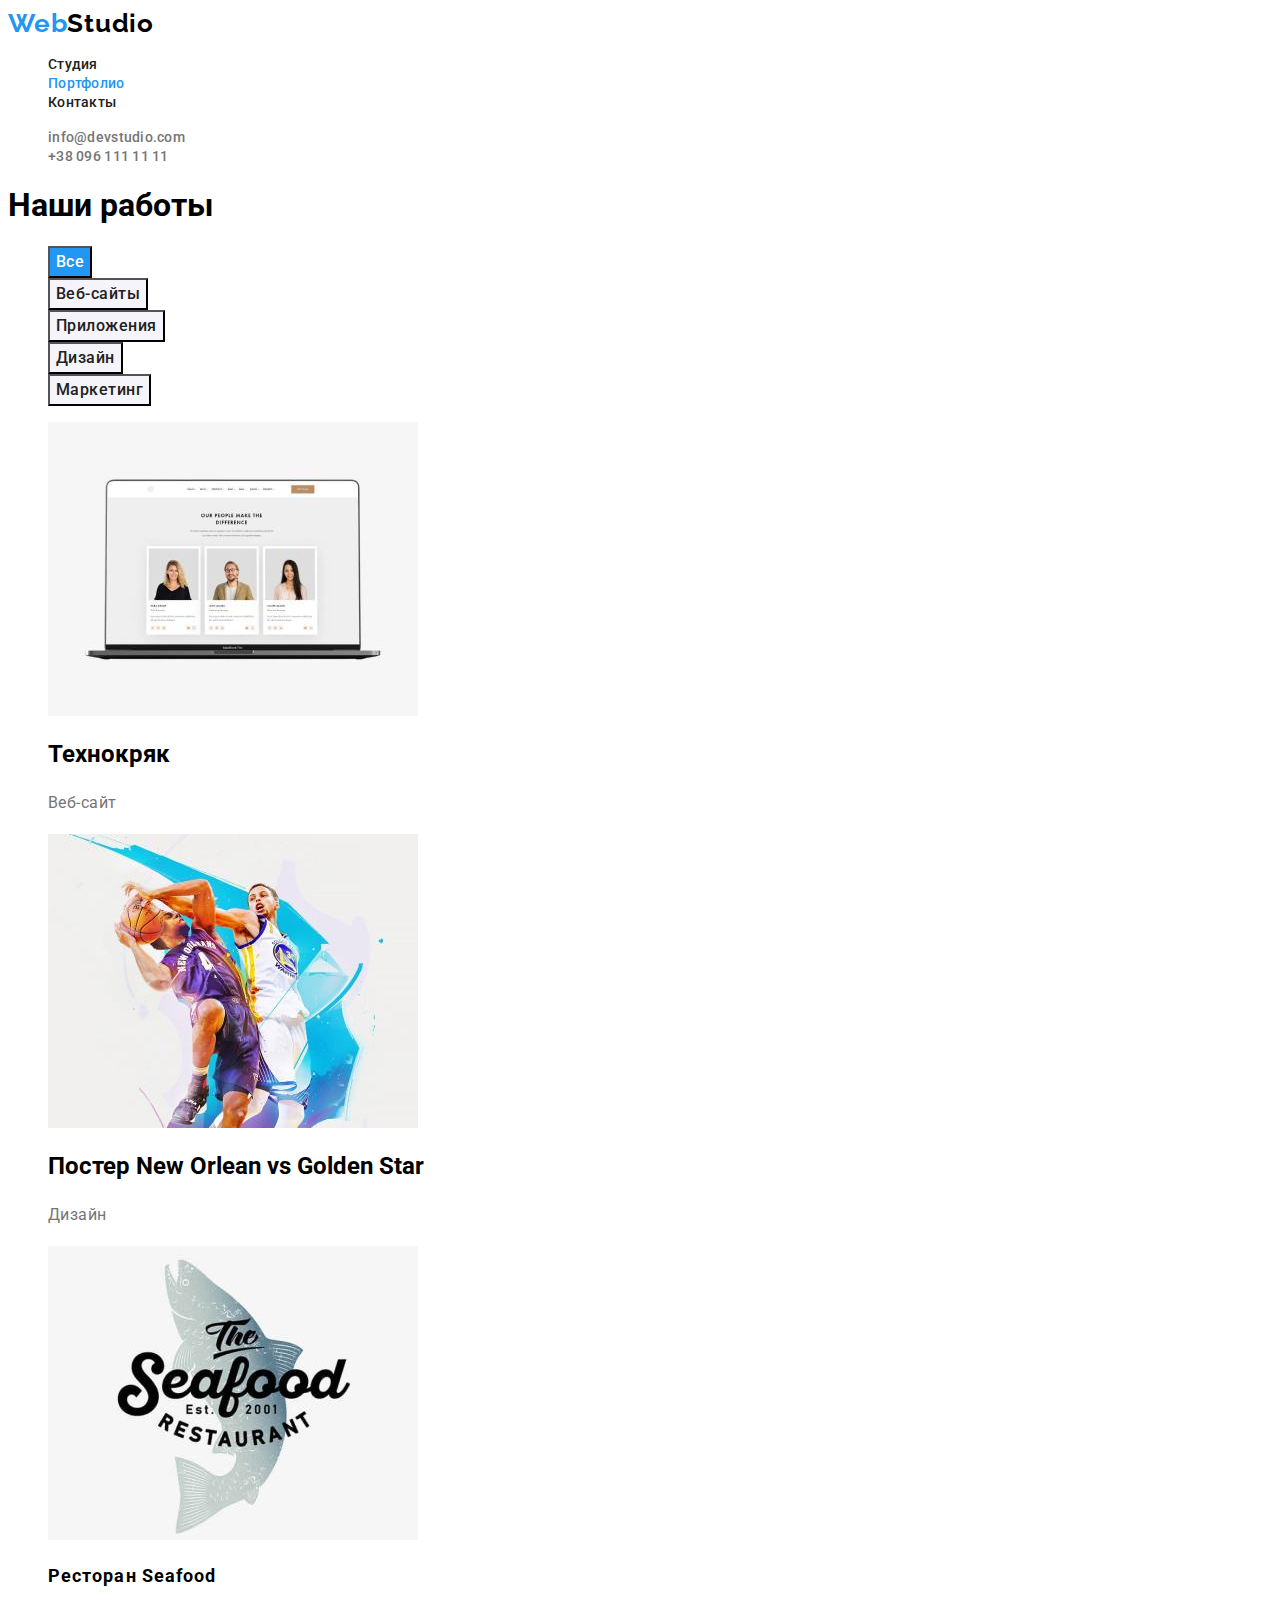
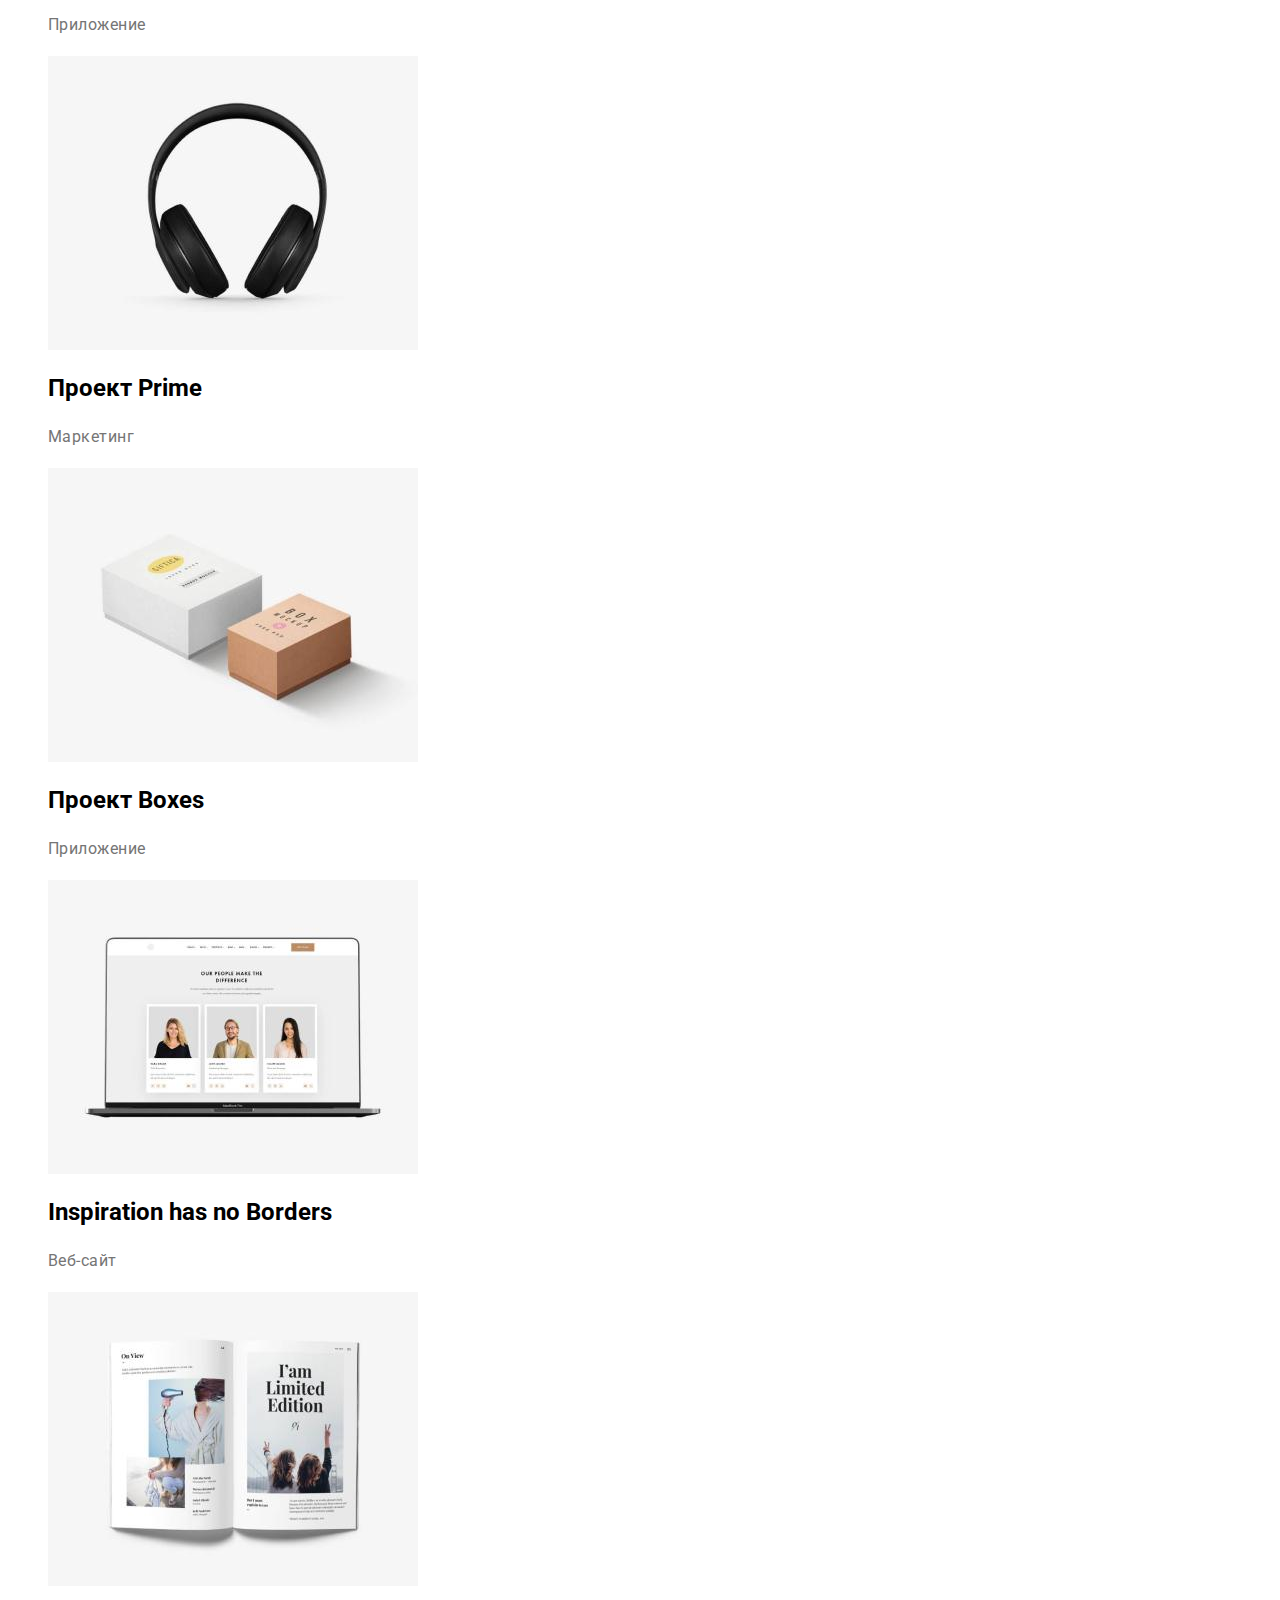
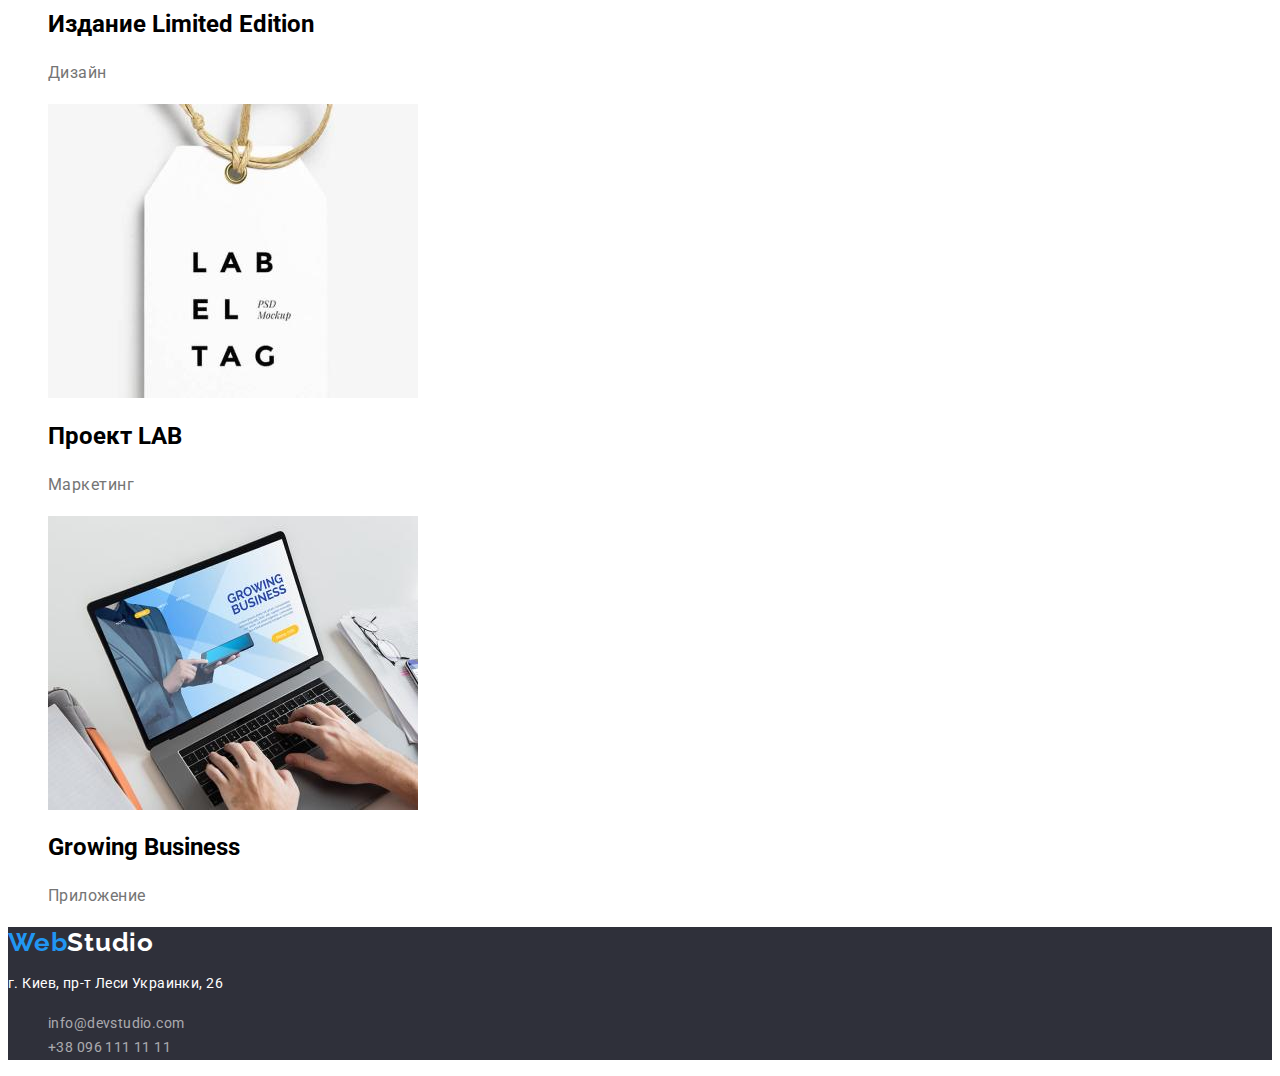
==== portfolio.html @ cc60fb9e "Начало работы" ====
<!DOCTYPE html>
<html lang="ru">
  <head>
    <meta charset="UTF-8" />
    <meta http-equiv="X-UA-Compatible" content="IE=edge" />
    <meta name="viewport" content="width=device-width, initial-scale=1.0" />
    <title>Document</title>
    <link rel="stylesheet" href="./css/style.css" />
    <link
      href="https://fonts.googleapis.com/css2?family=Raleway:wght@700&family=Roboto:wght@400;500;700;900&display=swap"
      rel="stylesheet"
    />
  </head>
  <body>
    <header class="header">
      <a class="logo-link" href="./"><span class="logo-color">Web</span>Studio</a>
      <nav>
        <ul class="nav">
          <li><a class="nav-link" href="./index.html">Студия</a></li>
          <li><a class="nav-link current" href="./portfolio.html">Портфолио</a></li>
          <li><a class="nav-link" href="">Контакты</a></li>
        </ul>
      </nav>
      <ul class="contact">
        <li><a class="contact-link" href="mailto:info@devstudio.com">info@devstudio.com</a></li>
        <li><a class="contact-link" href="tel:+380961111111">+38 096 111 11 11</a></li>
      </ul>
    </header>
    <main>
      <section class="examples">
        <h1>Наши работы</h1>
        <ul class="btn-list">
          <li><button type="button" class="btn-secondary-type current">Все</button></li>
          <li><button type="button" class="btn-secondary-type">Веб-сайты</button></li>
          <li><button type="button" class="btn-secondary-type">Приложения</button></li>
          <li><button type="button" class="btn-secondary-type">Дизайн</button></li>
          <li><button type="button" class="btn-secondary-type">Маркетинг</button></li>
        </ul>
        <ul class="examples-list">
          <li>
            <a href="#"><img src="./image/website-1.jpg" alt="Пример Веб-сайта" width="370" /></a>
            <h2 class="prtfi-sub-title">Технокряк</h2>
            <p class="examples-text">Веб-сайт</p>
          </li>
          <li>
            <a href="#"><img src="./image/desing-1.jpg" alt="Пример дизайна" width="370" /></a>
            <h2 class="prtfi-sub-title">Постер <span lang="en">New Orlean vs Golden Star</span></h2>
            <p class="examples-text">Дизайн</p>
          </li>
          <li>
            <a href="#"><img src="./image/app-1.jpg" alt="Пример Приложения" width="370" /></a>
            <h2 class="prtfl-sub-title">Ресторан <span lang="en">Seafood</span></h2>
            <p class="examples-text">Приложение</p>
          </li>
          <li>
            <a href="#"><img src="./image/marketing-1.jpg" alt="Пример Маркетинга" width="370"
            /></a>
            <h2 class="prtfi-sub-title">Проект <span lang="en">Prime</span></h2>
            <p class="examples-text">Маркетинг</p>
          </li>
          <li>
            <a href="#"><img src="./image/app-2.jpg" alt="Пример Приложения" width="370" /></a>
            <h2 class="prtfi-sub-title">Проект <span lang="en">Boxes</span></h2>
            <p class="examples-text">Приложение</p>
          </li>
          <li>
            <a href="#"><img src="./image/website-1.jpg" alt="Пример Веб-сайта" width="370" /></a>
            <h2 class="prtfi-sub-title" lang="en">Inspiration has no Borders</h2>
            <p class="examples-text">Веб-сайт</p>
          </li>
          <li>
            <a href="#"><img src="./image/desing-2.jpg" alt="Пример дизайна" width="370" /></a>
            <h2 class="prtfi-sub-title">Издание <span lang="en">Limited Edition</span></h2>
            <p class="examples-text">Дизайн</p>
          </li>
          <li>
            <a href="#"
              ><img src="./image/marketing-2.jpg" alt="Пример Маркетинга" width="370"
            /></a>
            <h2 class="prtfi-sub-title">Проект <span lang="en">LAB</span></h2>
            <p class="examples-text">Маркетинг</p>
          </li>
          <li>
            <a href="#"><img src="./image/app-3.jpg" alt="Пример Приложения" width="370" /></a>
            <h2 class="prtfi-sub-title" lang="en">Growing Business</h2>
            <p class="examples-text">Приложение</p>
          </li>
        </ul>
      </section>
    </main>
    <footer class="footer">
      <a href="./" class="footer-logo"><span class="logo-color">Web</span>Studio</a>
      <address class="address">
        <p class="footer-text">г. Киев, пр-т Леси Украинки, 26</p>
        <ul class="footer-contact-list">
          <li><a class="footer-contact" href="mailto:info@devstudio.com">info@devstudio.com</a></li>
          <li><a class="footer-contact" href="tel:+380961111111">+38 096 111 11 11</a></li>
        </ul>
      </address>
    </footer>
  </body>
</html>
---- css/style.css ----
/* Палитра макета*/
/* main-title-color: #212121 */
/* main-text-color: #757575 */
/* accent-color: #2196F3 */
:root {
  --main-text-color: #757575;
  --main-title-color: #212121;
  --accent-color: #2196f3;
  --primary-background-color: #ffffff;
  --secondary-backgroung-color: #f5f4fa;
  --contact-color: rgba(255, 255, 255, 0.6);
  --footer-background-color: #2f303a;
  --secondary-logo-color: #000000;
  --main-light-color: #ffffff;
}
body {
  background-color: var(--primary-background-color);
  font-family: roboto, sans-serif;
}
/* Маркировка списков */
.nav,
.contact,
.features-list,
.field-action-list,
.team-list,
.footer-contact-list,
.btn-list,
.examples-list {
  list-style-type: none;
}
/* Header */
.header {
  background-color: var(--primary-background-color);
}

.logo-color {
  color: var(--accent-color);
}
.header .logo-link,
.header .nav-link,
.header .contact-link {
  text-decoration: none;
  text-decoration-color: none;
}
.header .logo-link {
  color: var(--secondary-logo-color);
  font-family: Raleway, roboto;
  font-weight: 700;
  font-size: 26px;
  line-height: 1, 19;
  letter-spacing: 0.03em;
}
.header .nav-link {
  color: var(--main-title-color);
  font-weight: 500;
  font-size: 14px;
  line-height: 1.14;
  letter-spacing: 0.02em;
}
.header .contact-link {
  color: var(--main-text-color);
  font-weight: 500;
  font-size: 14px;
  line-height: 1.14;
  letter-spacing: 0.02em;
}
.nav-link:hover,
.nav-link:focus,
.contact-link:hover,
.contact-link:focus {
  color: var(--accent-color);
}
.nav-link.current {
  color: var(--accent-color);
}
/* Hero section */
.hero {
  background-color: #2f303a;
}
.hero-link {
  color: var(--main-light-color);
  font-weight: 900;
  font-size: 44px;
  line-height: 1.37;
  text-align: center;
  letter-spacing: 0.06em;
  text-transform: uppercase;
}
.features,
.field-action {
  background-color: var(--primary-background-color);
}
.title {
  color: var(--main-title-color);
}
.features .sub-title {
  font-weight: 700;
  font-size: 14px;
  line-height: 1.14;
  letter-spacing: 0.03em;
  text-transform: uppercase;
}
.features-text {
  color: var(--main-text-color);
  font-size: 14px;
  line-height: 1.71;
  letter-spacing: 0.03em;
}
.title {
  font-weight: 700;
  font-size: 36px;
  line-height: 1.17;
  text-align: center;
  letter-spacing: 0.03em;
}
.team {
  background-color: var(--secondary-backgroung-color);
}
.team .sub-title {
  font-weight: 700;
  font-size: 14px;
  line-height: 1.14;
  letter-spacing: 0.03em;
  text-transform: uppercase;
}

.team-text {
  color: var(--main-text-color);
  line-height: 1.19;
  letter-spacing: 0.03em;
}
/* footer */
.footer {
  color: var(--main-light-color);
  background-color: var(--footer-background-color);
}
.footer .footer-logo,
.footer .footer-contact {
  text-decoration: none;
  text-decoration-color: none;
}

.footer .footer-logo {
  color: var(--main-light-color);
  font-family: 'Raleway';
  font-weight: 700;
  font-size: 26px;
  line-height: 1.19;
  letter-spacing: 0.03em;
}
.footer-text {
  color: var(--main-light-color);
  font-size: 14px;
  line-height: 1.71;
  letter-spacing: 0.03em;
}
.footer-contact {
  color: var(--contact-color);
  font-size: 14px;
  line-height: 1.71;
  letter-spacing: 0.03em;
}
.footer-contact:hover,
.footer-contact:focus {
  color: var(--accent-color);
}
.examples {
  background-color: var(--primary-background-color);
}
.examples-text {
  color: var(--main-text-color);
  font-size: 16px;
  line-height: 1.875;
  letter-spacing: 0.03em;
}
.btn-primary-type {
  background-color: var(--accent-color);
  color: var(--main-light-color);
  font-family: 'Roboto';
  font-weight: 700;
  font-size: 16px;
  line-height: 1.875;
  align-items: center;
  text-align: center;
  letter-spacing: 0.06em;
  cursor: pointer;
}
.btn-secondary-type {
  background-color: var(--secondary-backgroung-color);
  color: var(--main-title-color);
  font-family: 'Roboto';
  font-weight: 500;
  font-size: 16px;
  line-height: 1.625;
  text-align: center;
  letter-spacing: 0.03em;
  cursor: pointer;
}
.btn-secondary-type:hover,
.btn-secondary-type:focus {
  background-color: var(--accent-color);
  color: var(--main-light-color);
}
.btn-secondary-type.current {
  background-color: var(--accent-color);
  color: var(--main-light-color);
}

.visually-hidden {
  position: absolute;
  white-space: nowrap;
  width: 1px;
  height: 1px;
  overflow: hidden;
  border: 0;
  padding: 0;
  clip: rect(0 0 0 0);
  clip-path: inset(50%);
  margin: -1px;
}
/* Address */
.address {
  font-style: normal;
}
.prtfl-sub-title {
  font-weight: 700;
  font-size: 18px;
  line-height: 2;
  letter-spacing: 0.06em;
}
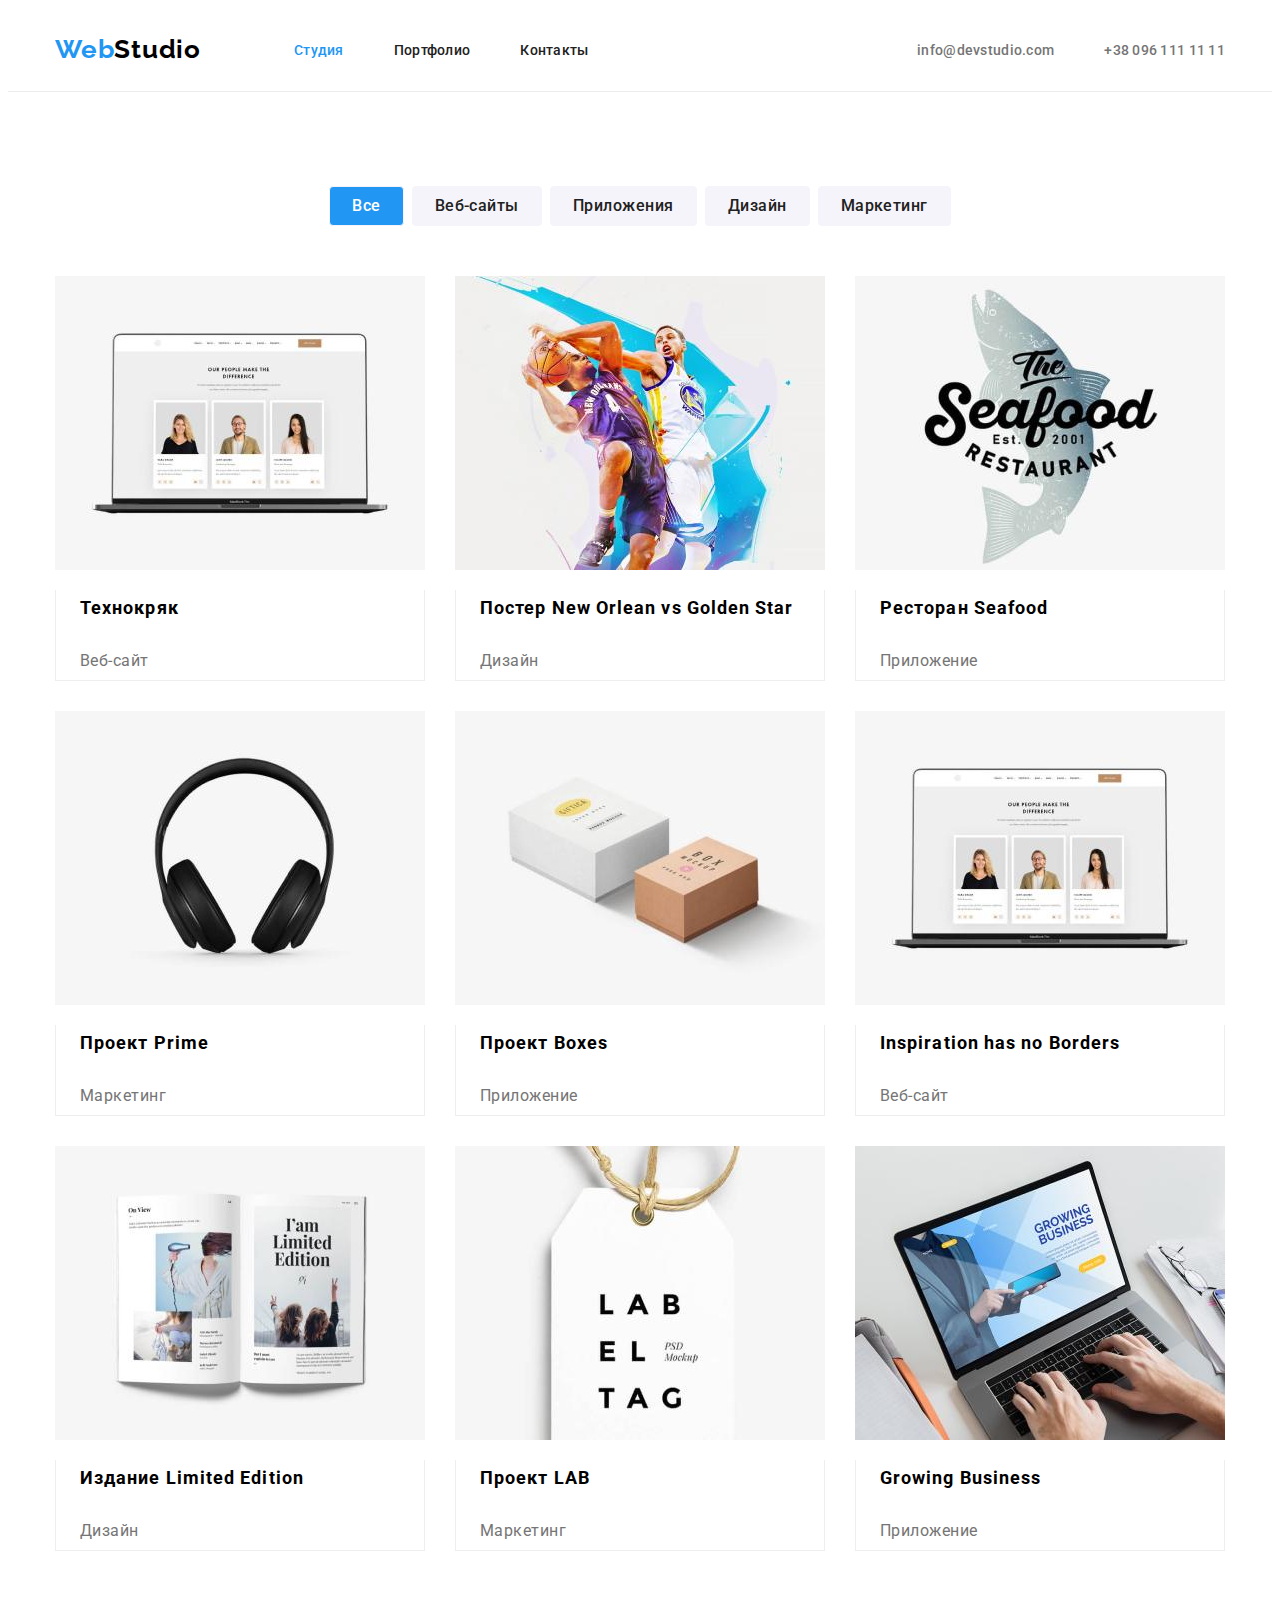
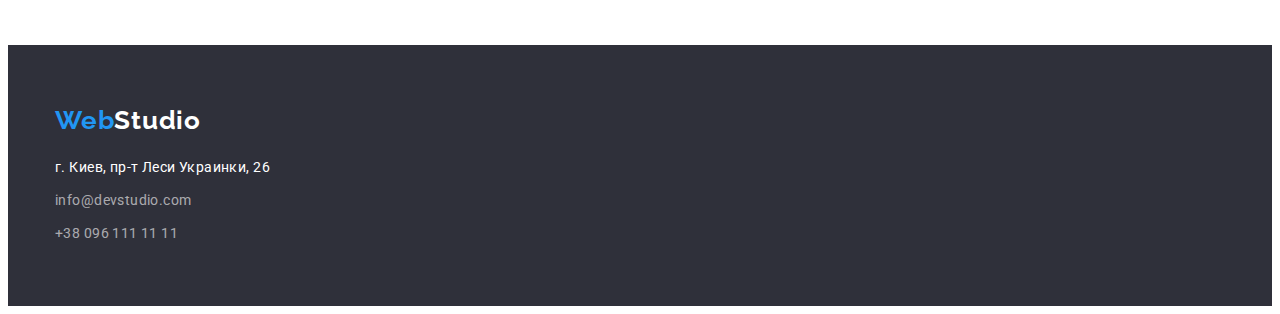
==== commit a60e4204: "завершает позиционирование" ====
--- a/portfolio.html
+++ b/portfolio.html
@@ -5,98 +5,198 @@
     <meta http-equiv="X-UA-Compatible" content="IE=edge" />
     <meta name="viewport" content="width=device-width, initial-scale=1.0" />
     <title>Document</title>
-    <link rel="stylesheet" href="./css/style.css" />
+    <link rel="stylesheet" href="node_modules/modern-normalize/modern-normalize.css" />
     <link
       href="https://fonts.googleapis.com/css2?family=Raleway:wght@700&family=Roboto:wght@400;500;700;900&display=swap"
       rel="stylesheet"
     />
+    <link rel="stylesheet" href="./css/style.css" />
   </head>
   <body>
     <header class="header">
-      <a class="logo-link" href="./"><span class="logo-color">Web</span>Studio</a>
-      <nav>
-        <ul class="nav">
-          <li><a class="nav-link" href="./index.html">Студия</a></li>
-          <li><a class="nav-link current" href="./portfolio.html">Портфолио</a></li>
-          <li><a class="nav-link" href="">Контакты</a></li>
+      <div class="conteiner">
+        <a class="logo-link" href="./"><span class="logo-color">Web</span>Studio</a>
+        <nav>
+          <ul class="nav">
+            <li><a class="nav-link current" href="#">Студия</a></li>
+            <li><a class="nav-link" href="./portfolio.html">Портфолио</a></li>
+            <li><a class="nav-link" href="#">Контакты</a></li>
+          </ul>
+        </nav>
+        <ul class="contact">
+          <li><a class="contact-link" href="mailto:info@devstudio.com">info@devstudio.com</a></li>
+          <li><a class="contact-link" href="tel:+380961111111">+38 096 111 11 11</a></li>
         </ul>
-      </nav>
-      <ul class="contact">
-        <li><a class="contact-link" href="mailto:info@devstudio.com">info@devstudio.com</a></li>
-        <li><a class="contact-link" href="tel:+380961111111">+38 096 111 11 11</a></li>
-      </ul>
+      </div>
     </header>
     <main>
-      <section class="examples">
-        <h1>Наши работы</h1>
-        <ul class="btn-list">
-          <li><button type="button" class="btn-secondary-type current">Все</button></li>
-          <li><button type="button" class="btn-secondary-type">Веб-сайты</button></li>
-          <li><button type="button" class="btn-secondary-type">Приложения</button></li>
-          <li><button type="button" class="btn-secondary-type">Дизайн</button></li>
-          <li><button type="button" class="btn-secondary-type">Маркетинг</button></li>
-        </ul>
-        <ul class="examples-list">
-          <li>
-            <a href="#"><img src="./image/website-1.jpg" alt="Пример Веб-сайта" width="370" /></a>
-            <h2 class="prtfi-sub-title">Технокряк</h2>
-            <p class="examples-text">Веб-сайт</p>
-          </li>
-          <li>
-            <a href="#"><img src="./image/desing-1.jpg" alt="Пример дизайна" width="370" /></a>
-            <h2 class="prtfi-sub-title">Постер <span lang="en">New Orlean vs Golden Star</span></h2>
-            <p class="examples-text">Дизайн</p>
-          </li>
-          <li>
-            <a href="#"><img src="./image/app-1.jpg" alt="Пример Приложения" width="370" /></a>
-            <h2 class="prtfl-sub-title">Ресторан <span lang="en">Seafood</span></h2>
-            <p class="examples-text">Приложение</p>
-          </li>
-          <li>
-            <a href="#"><img src="./image/marketing-1.jpg" alt="Пример Маркетинга" width="370"
-            /></a>
-            <h2 class="prtfi-sub-title">Проект <span lang="en">Prime</span></h2>
-            <p class="examples-text">Маркетинг</p>
-          </li>
-          <li>
-            <a href="#"><img src="./image/app-2.jpg" alt="Пример Приложения" width="370" /></a>
-            <h2 class="prtfi-sub-title">Проект <span lang="en">Boxes</span></h2>
-            <p class="examples-text">Приложение</p>
-          </li>
-          <li>
-            <a href="#"><img src="./image/website-1.jpg" alt="Пример Веб-сайта" width="370" /></a>
-            <h2 class="prtfi-sub-title" lang="en">Inspiration has no Borders</h2>
-            <p class="examples-text">Веб-сайт</p>
-          </li>
-          <li>
-            <a href="#"><img src="./image/desing-2.jpg" alt="Пример дизайна" width="370" /></a>
-            <h2 class="prtfi-sub-title">Издание <span lang="en">Limited Edition</span></h2>
-            <p class="examples-text">Дизайн</p>
-          </li>
-          <li>
-            <a href="#"
-              ><img src="./image/marketing-2.jpg" alt="Пример Маркетинга" width="370"
-            /></a>
-            <h2 class="prtfi-sub-title">Проект <span lang="en">LAB</span></h2>
-            <p class="examples-text">Маркетинг</p>
-          </li>
-          <li>
-            <a href="#"><img src="./image/app-3.jpg" alt="Пример Приложения" width="370" /></a>
-            <h2 class="prtfi-sub-title" lang="en">Growing Business</h2>
-            <p class="examples-text">Приложение</p>
-          </li>
-        </ul>
+      <section class="examples section">
+        <div class="conteiner">
+          <h1 class="visually-hidden">Наши работы</h1>
+          <ul class="btn-list">
+            <li><button type="button" class="btn-secondary-type current">Все</button></li>
+            <li><button type="button" class="btn-secondary-type">Веб-сайты</button></li>
+            <li><button type="button" class="btn-secondary-type">Приложения</button></li>
+            <li><button type="button" class="btn-secondary-type">Дизайн</button></li>
+            <li><button type="button" class="btn-secondary-type">Маркетинг</button></li>
+          </ul>
+          <ul class="examples-list">
+            <li>
+              <div class="example-cards">
+                <a href="#"
+                  ><img
+                    src="./image/website-1.jpg"
+                    alt="Пример Веб-сайта"
+                    width="370"
+                    class="example-image"
+                /></a>
+                <div class="card-bottom">
+                  <h2 class="prtfi-sub-title">Технокряк</h2>
+                  <p class="examples-text">Веб-сайт</p>
+                </div>
+              </div>
+            </li>
+            <li>
+              <div class="example-cards">
+                <a href="#"
+                  ><img
+                    src="./image/desing-1.jpg"
+                    alt="Пример дизайна"
+                    width="370"
+                    class="example-image"
+                /></a>
+                <div class="card-bottom">
+                  <h2 class="prtfi-sub-title">
+                    Постер <span lang="en">New Orlean vs Golden Star</span>
+                  </h2>
+                  <p class="examples-text">Дизайн</p>
+                </div>
+              </div>
+            </li>
+            <li>
+              <div class="example-cards">
+                <a href="#"
+                  ><img
+                    src="./image/app-1.jpg"
+                    alt="Пример Приложения"
+                    width="370"
+                    class="example-image"
+                /></a>
+                <div class="card-bottom">
+                  <h2 class="prtfi-sub-title">Ресторан <span lang="en">Seafood</span></h2>
+                  <p class="examples-text">Приложение</p>
+                </div>
+              </div>
+            </li>
+            <li>
+              <div class="example-cards">
+                <a href="#"
+                  ><img
+                    src="./image/marketing-1.jpg"
+                    alt="Пример Маркетинга"
+                    width="370"
+                    class="example-image"
+                /></a>
+                <div class="card-bottom">
+                  <h2 class="prtfi-sub-title">Проект <span lang="en">Prime</span></h2>
+                  <p class="examples-text">Маркетинг</p>
+                </div>
+              </div>
+            </li>
+            <li>
+              <div class="example-cards">
+                <a href="#"
+                  ><img
+                    src="./image/app-2.jpg"
+                    alt="Пример Приложения"
+                    width="370"
+                    class="example-image"
+                /></a>
+                <div class="card-bottom">
+                  <h2 class="prtfi-sub-title">Проект <span lang="en">Boxes</span></h2>
+                  <p class="examples-text">Приложение</p>
+                </div>
+              </div>
+            </li>
+            <li>
+              <div class="example-cards">
+                <a href="#"
+                  ><img
+                    src="./image/website-1.jpg"
+                    alt="Пример Веб-сайта"
+                    width="370"
+                    class="example-image"
+                /></a>
+                <div class="card-bottom">
+                  <h2 class="prtfi-sub-title" lang="en">Inspiration has no Borders</h2>
+                  <p class="examples-text">Веб-сайт</p>
+                </div>
+              </div>
+            </li>
+            <li>
+              <div class="example-cards">
+                <a href="#"
+                  ><img
+                    src="./image/desing-2.jpg"
+                    alt="Пример дизайна"
+                    width="370"
+                    class="example-image"
+                /></a>
+                <div class="card-bottom">
+                  <h2 class="prtfi-sub-title">Издание <span lang="en">Limited Edition</span></h2>
+                  <p class="examples-text">Дизайн</p>
+                </div>
+              </div>
+            </li>
+            <li>
+              <div class="example-cards">
+                <a href="#"
+                  ><img
+                    src="./image/marketing-2.jpg"
+                    alt="Пример Маркетинга"
+                    width="370"
+                    class="example-image"
+                /></a>
+                <div class="card-bottom">
+                  <h2 class="prtfi-sub-title">Проект <span lang="en">LAB</span></h2>
+                  <p class="examples-text">Маркетинг</p>
+                </div>
+              </div>
+            </li>
+            <li>
+              <div class="example-cards">
+                <a href="#"
+                  ><img
+                    src="./image/app-3.jpg"
+                    alt="Пример Приложения"
+                    width="370"
+                    class="example-image"
+                /></a>
+                <div class="card-bottom">
+                  <h2 class="prtfi-sub-title" lang="en">Growing Business</h2>
+                  <p class="examples-text">Приложение</p>
+                </div>
+              </div>
+            </li>
+          </ul>
+        </div>
       </section>
     </main>
-    <footer class="footer">
-      <a href="./" class="footer-logo"><span class="logo-color">Web</span>Studio</a>
-      <address class="address">
-        <p class="footer-text">г. Киев, пр-т Леси Украинки, 26</p>
-        <ul class="footer-contact-list">
-          <li><a class="footer-contact" href="mailto:info@devstudio.com">info@devstudio.com</a></li>
-          <li><a class="footer-contact" href="tel:+380961111111">+38 096 111 11 11</a></li>
-        </ul>
-      </address>
+    <footer class="footer section">
+      <div class="conteiner">
+        <a href="./" class="footer-logo"><span class="logo-color">Web</span>Studio</a>
+        <address class="address">
+          <p class="footer-text">г. Киев, пр-т Леси Украинки, 26</p>
+          <ul class="footer-contact-list">
+            <li class="footer-contact-item">
+              <a class="footer-contact" href="mailto:info@devstudio.com">info@devstudio.com</a>
+            </li>
+            <li class="footer-contact-item">
+              <a class="footer-contact" href="tel:+380961111111">+38 096 111 11 11</a>
+            </li>
+          </ul>
+        </address>
+      </div>
     </footer>
   </body>
 </html>
--- a/css/style.css
+++ b/css/style.css
@@ -16,6 +16,22 @@
 body {
   background-color: var(--primary-background-color);
   font-family: roboto, sans-serif;
+  box-sizing: border-box;
+}
+/* утилита */
+h1,
+h2,
+h3,
+h4,
+h5,
+h6,
+p {
+  margin: 0;
+  padding: 0;
+}
+ul {
+  margin: 0;
+  padding: 0;
 }
 /* Маркировка списков */
 .nav,
@@ -28,11 +44,28 @@
 .examples-list {
   list-style-type: none;
 }
+/*  General */
+.section {
+  padding-top: 94px;
+  padding-bottom: 94px;
+}
+.conteiner {
+  box-sizing: border-box;
+  width: 1200px;
+  padding: 0 15px;
+  margin-left: auto;
+  margin-right: auto;
+}
 /* Header */
 .header {
   background-color: var(--primary-background-color);
-}
-
+  border-bottom: 1px solid #ececec;
+}
+
+.header .conteiner {
+  display: flex;
+  align-items: center;
+}
 .logo-color {
   color: var(--accent-color);
 }
@@ -43,6 +76,9 @@
   text-decoration-color: none;
 }
 .header .logo-link {
+  margin-right: 93px;
+  padding-top: 24px;
+  padding-bottom: 25px;
   color: var(--secondary-logo-color);
   font-family: Raleway, roboto;
   font-weight: 700;
@@ -50,14 +86,31 @@
   line-height: 1, 19;
   letter-spacing: 0.03em;
 }
+.nav {
+  display: flex;
+  column-gap: 50px;
+}
+.contact {
+  display: flex;
+  margin-left: auto;
+  column-gap: 50px;
+  padding-top: 32px;
+  padding-bottom: 32px;
+}
+
 .header .nav-link {
+  padding-top: 32px;
+  padding-bottom: 32px;
   color: var(--main-title-color);
   font-weight: 500;
   font-size: 14px;
   line-height: 1.14;
   letter-spacing: 0.02em;
 }
+
 .header .contact-link {
+  padding-top: 32px;
+  padding-bottom: 32px;
   color: var(--main-text-color);
   font-weight: 500;
   font-size: 14px;
@@ -77,7 +130,16 @@
 .hero {
   background-color: #2f303a;
 }
-.hero-link {
+.hero .conteiner {
+  display: flex;
+  flex-direction: column;
+  align-items: center;
+}
+.hero-text {
+  max-width: 696px;
+  margin-bottom: 40px;
+  margin-left: auto;
+  margin-right: auto;
   color: var(--main-light-color);
   font-weight: 900;
   font-size: 44px;
@@ -86,6 +148,15 @@
   letter-spacing: 0.06em;
   text-transform: uppercase;
 }
+
+.hero.section {
+  padding-top: 200px;
+  padding-bottom: 200px;
+}
+.features-list {
+  display: flex;
+  column-gap: 30px;
+}
 .features,
 .field-action {
   background-color: var(--primary-background-color);
@@ -93,7 +164,11 @@
 .title {
   color: var(--main-title-color);
 }
+.features-item {
+  width: 270px;
+}
 .features .sub-title {
+  margin-bottom: 10px;
   font-weight: 700;
   font-size: 14px;
   line-height: 1.14;
@@ -106,25 +181,56 @@
   line-height: 1.71;
   letter-spacing: 0.03em;
 }
+.field-action-list {
+  display: flex;
+  column-gap: 30px;
+}
+.field-action .title {
+  margin-bottom: 50px;
+}
+.field-action-item {
+  width: calc((100%-60px) / 3);
+}
+.field-action.section {
+  padding-top: 0;
+}
 .title {
+  margin-bottom: 50px;
   font-weight: 700;
   font-size: 36px;
   line-height: 1.17;
   text-align: center;
   letter-spacing: 0.03em;
 }
+.team-card {
+  flex-basis: calc((100%-90px) / 4);
+  background-color: var(--main-light-color);
+  box-shadow: 0px 1px 3px rgba(0, 0, 0, 0.12), 0px 1px 1px rgba(0, 0, 0, 0.14), 0px 2px 1px rgba(0, 0, 0, 0.2);
+border-radius: 0px 0px 4px 4px;
+}
 .team {
   background-color: var(--secondary-backgroung-color);
 }
 .team .sub-title {
+  margin-top: 30px;
+  margin-bottom: 10px;
   font-weight: 700;
   font-size: 14px;
   line-height: 1.14;
   letter-spacing: 0.03em;
   text-transform: uppercase;
+  text-align: center;
+}
+.team-list {
+  display: flex;
+  column-gap: 30px;
 }
 
 .team-text {
+  text-align: center;
+  padding-bottom: 30px;
+  padding-left: auto;
+  padding-right: auto;
   color: var(--main-text-color);
   line-height: 1.19;
   letter-spacing: 0.03em;
@@ -133,6 +239,10 @@
 .footer {
   color: var(--main-light-color);
   background-color: var(--footer-background-color);
+}
+.footer.section {
+  padding-top: 60px;
+  padding-bottom: 60px;
 }
 .footer .footer-logo,
 .footer .footer-contact {
@@ -141,6 +251,8 @@
 }
 
 .footer .footer-logo {
+  display: block;
+  margin-bottom: 20px;
   color: var(--main-light-color);
   font-family: 'Raleway';
   font-weight: 700;
@@ -149,6 +261,8 @@
   letter-spacing: 0.03em;
 }
 .footer-text {
+  display: block;
+  margin-bottom: 9px;
   color: var(--main-light-color);
   font-size: 14px;
   line-height: 1.71;
@@ -160,20 +274,49 @@
   line-height: 1.71;
   letter-spacing: 0.03em;
 }
+.footer-contact-item {
+  display: block;
+  margin-bottom: 9px;
+}
+.footer-contact-item:last-child {
+  margin-bottom: 0;
+}
+
 .footer-contact:hover,
 .footer-contact:focus {
   color: var(--accent-color);
 }
+/* Портфолио btn */
+.btn-list {
+  display: flex;
+  align-items: center;
+  justify-content: center;
+  gap: 8px;
+  margin-bottom: 50px;
+}
 .examples {
   background-color: var(--primary-background-color);
 }
+.examples-list {
+  display: flex;
+  flex-wrap: wrap;
+  gap: 30px;
+}
+.example-cards {
+  flex-basis: calc((100%-60px) / 3);
+}
 .examples-text {
+  display: block;
+  width: 322px;
+  margin: 20px 24px 4px 24px;
   color: var(--main-text-color);
   font-size: 16px;
   line-height: 1.875;
   letter-spacing: 0.03em;
 }
 .btn-primary-type {
+  min-width: 216px;
+  padding: 10px 32px;
   background-color: var(--accent-color);
   color: var(--main-light-color);
   font-family: 'Roboto';
@@ -186,6 +329,7 @@
   cursor: pointer;
 }
 .btn-secondary-type {
+  padding: 6px 22px;
   background-color: var(--secondary-backgroung-color);
   color: var(--main-title-color);
   font-family: 'Roboto';
@@ -195,6 +339,8 @@
   text-align: center;
   letter-spacing: 0.03em;
   cursor: pointer;
+  border: 1px solid var(--secondary-backgroung-color);
+  border-radius: 4px;
 }
 .btn-secondary-type:hover,
 .btn-secondary-type:focus {
@@ -222,9 +368,23 @@
 .address {
   font-style: normal;
 }
-.prtfl-sub-title {
+.prtfi-sub-title {
+  display: block;
+  width: 322px;
+  margin: 20px 24px 4px 24px;
   font-weight: 700;
   font-size: 18px;
   line-height: 2;
   letter-spacing: 0.06em;
 }
+.example-image {
+  display: block;
+}
+.card-bottom {
+  box-sizing: border-box;
+  background: #ffffff;
+  border-left: 1px solid #eeeeee;
+  border-right: 1px solid #eeeeee;
+  border-bottom: 1px solid #eeeeee;
+  width: 370px;
+}
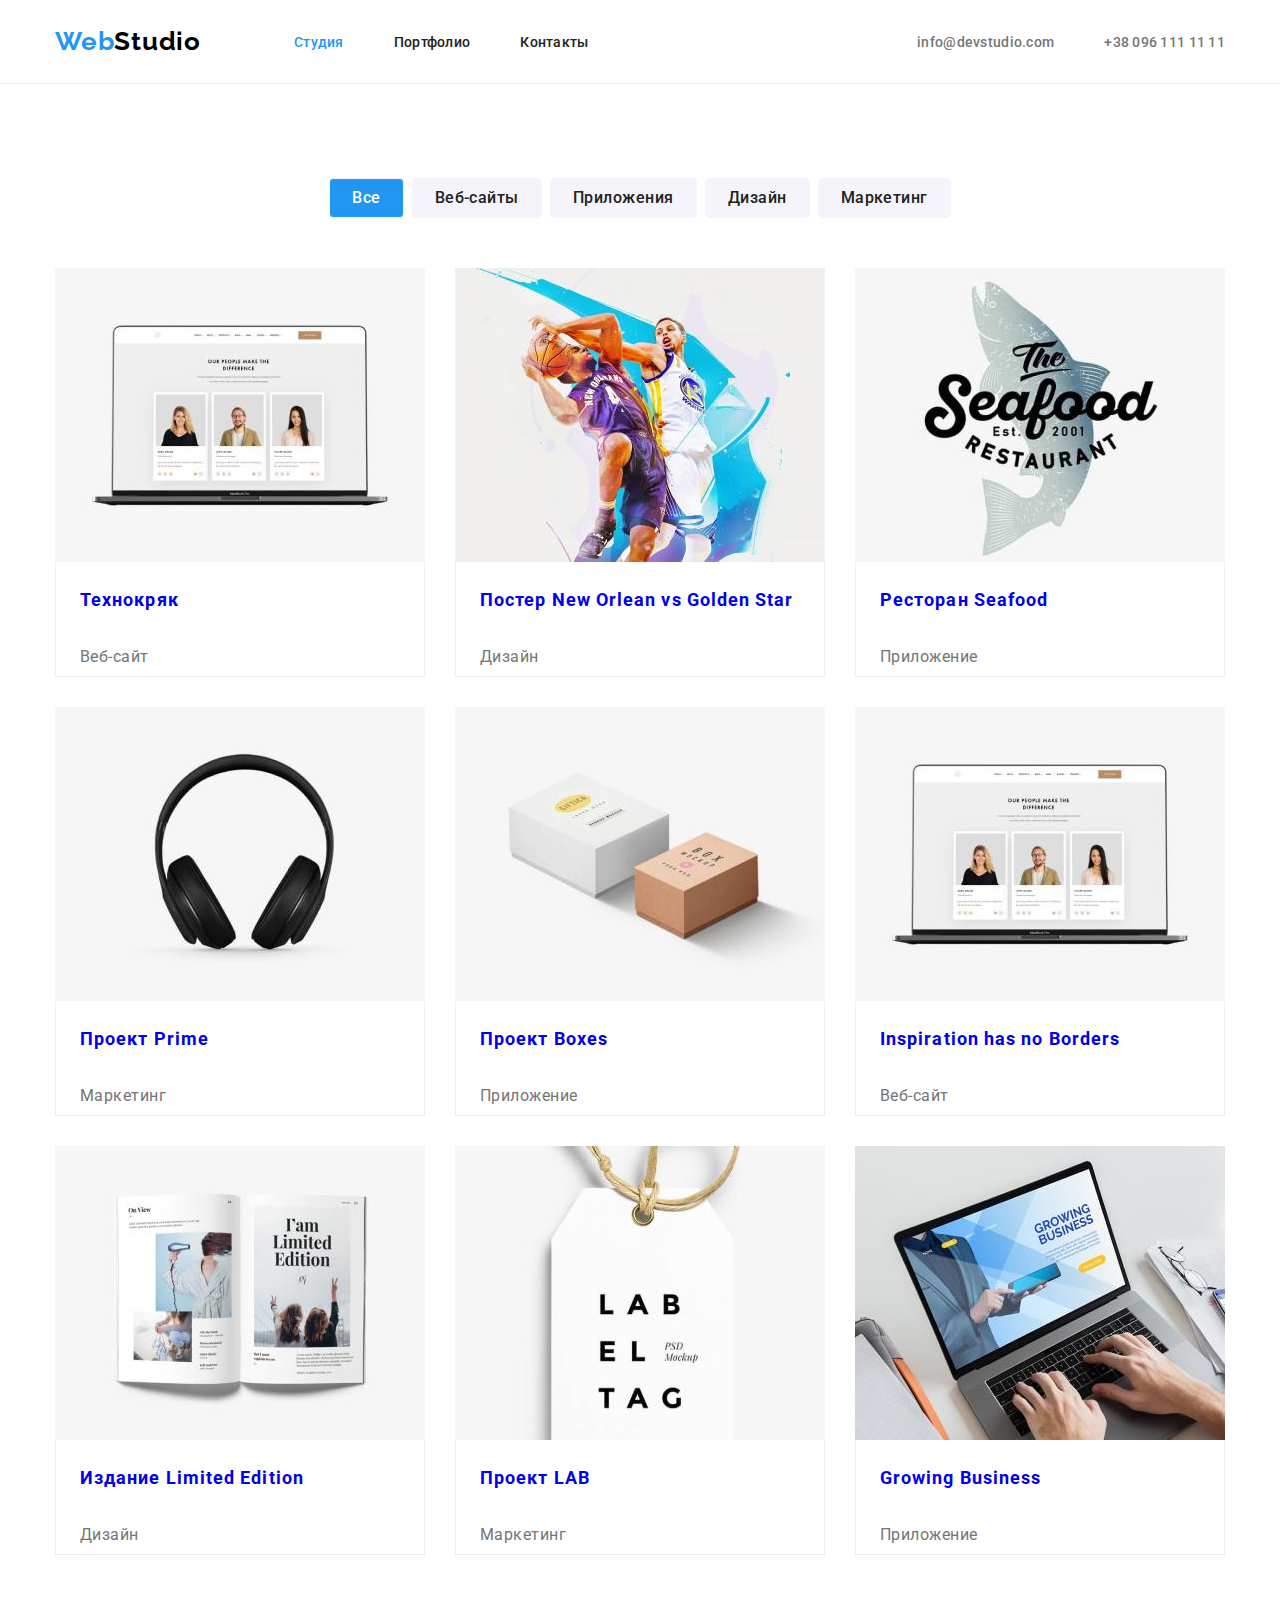
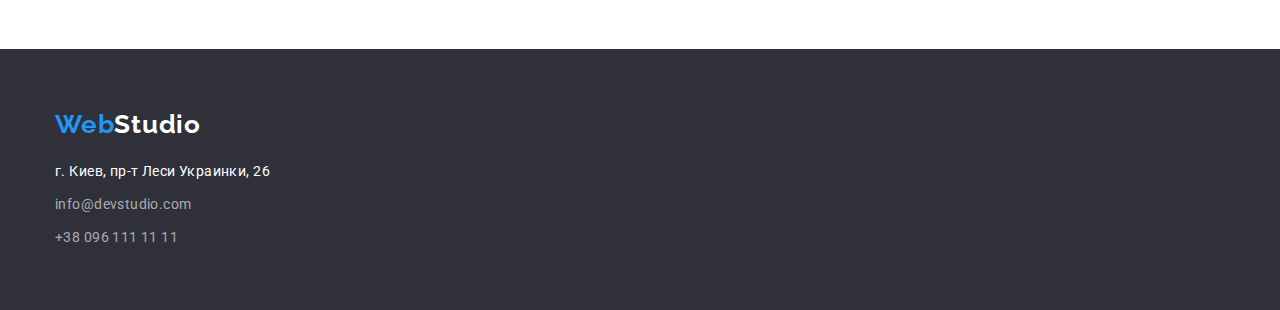
==== commit 7bf7ada2: "исправляет ошибки" ====
--- a/portfolio.html
+++ b/portfolio.html
@@ -41,142 +41,133 @@
             <li><button type="button" class="btn-secondary-type">Маркетинг</button></li>
           </ul>
           <ul class="examples-list">
-            <li>
-              <div class="example-cards">
-                <a href="#"
-                  ><img
-                    src="./image/website-1.jpg"
-                    alt="Пример Веб-сайта"
-                    width="370"
-                    class="example-image"
-                /></a>
+            <li class="example-cards">
+              <a href="#"
+                ><img
+                  src="./image/website-1.jpg"
+                  alt="Пример Веб-сайта"
+                  width="370"
+                  class="example-image"
+                />
                 <div class="card-bottom">
                   <h2 class="prtfi-sub-title">Технокряк</h2>
                   <p class="examples-text">Веб-сайт</p>
                 </div>
-              </div>
+              </a>
             </li>
-            <li>
-              <div class="example-cards">
-                <a href="#"
-                  ><img
-                    src="./image/desing-1.jpg"
-                    alt="Пример дизайна"
-                    width="370"
-                    class="example-image"
-                /></a>
+            <li class="example-cards">
+              <a href="#"
+                ><img
+                  src="./image/desing-1.jpg"
+                  alt="Пример дизайна"
+                  width="370"
+                  class="example-image"
+                />
                 <div class="card-bottom">
                   <h2 class="prtfi-sub-title">
                     Постер <span lang="en">New Orlean vs Golden Star</span>
                   </h2>
                   <p class="examples-text">Дизайн</p>
                 </div>
-              </div>
+              </a>
             </li>
-            <li>
-              <div class="example-cards">
-                <a href="#"
-                  ><img
-                    src="./image/app-1.jpg"
-                    alt="Пример Приложения"
-                    width="370"
-                    class="example-image"
-                /></a>
+            <li class="example-cards">
+              <a href="#"
+                ><img
+                  src="./image/app-1.jpg"
+                  alt="Пример Приложения"
+                  width="370"
+                  class="example-image"
+                />
                 <div class="card-bottom">
                   <h2 class="prtfi-sub-title">Ресторан <span lang="en">Seafood</span></h2>
                   <p class="examples-text">Приложение</p>
                 </div>
-              </div>
+              </a>
             </li>
-            <li>
-              <div class="example-cards">
-                <a href="#"
-                  ><img
-                    src="./image/marketing-1.jpg"
-                    alt="Пример Маркетинга"
-                    width="370"
-                    class="example-image"
-                /></a>
+            <li class="example-cards">
+              <a href="#"
+                ><img
+                  src="./image/marketing-1.jpg"
+                  alt="Пример Маркетинга"
+                  width="370"
+                  class="example-image"
+                />
                 <div class="card-bottom">
                   <h2 class="prtfi-sub-title">Проект <span lang="en">Prime</span></h2>
                   <p class="examples-text">Маркетинг</p>
                 </div>
-              </div>
+              </a>
             </li>
-            <li>
-              <div class="example-cards">
-                <a href="#"
-                  ><img
-                    src="./image/app-2.jpg"
-                    alt="Пример Приложения"
-                    width="370"
-                    class="example-image"
-                /></a>
+            <li class="example-cards">
+              <a href="#"
+                ><img
+                  src="./image/app-2.jpg"
+                  alt="Пример Приложения"
+                  width="370"
+                  class="example-image"
+                />
                 <div class="card-bottom">
                   <h2 class="prtfi-sub-title">Проект <span lang="en">Boxes</span></h2>
                   <p class="examples-text">Приложение</p>
                 </div>
-              </div>
+              </a>
             </li>
-            <li>
-              <div class="example-cards">
-                <a href="#"
-                  ><img
-                    src="./image/website-1.jpg"
-                    alt="Пример Веб-сайта"
-                    width="370"
-                    class="example-image"
-                /></a>
+            <li class="example-cards">
+              <a href="#"
+                ><img
+                  src="./image/website-1.jpg"
+                  alt="Пример Веб-сайта"
+                  width="370"
+                  class="example-image"
+                />
                 <div class="card-bottom">
                   <h2 class="prtfi-sub-title" lang="en">Inspiration has no Borders</h2>
                   <p class="examples-text">Веб-сайт</p>
                 </div>
-              </div>
+              </a>
             </li>
-            <li>
-              <div class="example-cards">
-                <a href="#"
-                  ><img
-                    src="./image/desing-2.jpg"
-                    alt="Пример дизайна"
-                    width="370"
-                    class="example-image"
-                /></a>
+            <li class="example-cards">
+              <a href="#"
+                ><img
+                  src="./image/desing-2.jpg"
+                  alt="Пример дизайна"
+                  width="370"
+                  class="example-image"
+                />
                 <div class="card-bottom">
                   <h2 class="prtfi-sub-title">Издание <span lang="en">Limited Edition</span></h2>
                   <p class="examples-text">Дизайн</p>
                 </div>
-              </div>
+              </a>
             </li>
-            <li>
-              <div class="example-cards">
-                <a href="#"
-                  ><img
-                    src="./image/marketing-2.jpg"
-                    alt="Пример Маркетинга"
-                    width="370"
-                    class="example-image"
-                /></a>
+            <li class="example-cards">
+              <a href="#"
+                ><img
+                  src="./image/marketing-2.jpg"
+                  alt="Пример Маркетинга"
+                  width="370"
+                  class="example-image"
+                />
                 <div class="card-bottom">
                   <h2 class="prtfi-sub-title">Проект <span lang="en">LAB</span></h2>
                   <p class="examples-text">Маркетинг</p>
                 </div>
-              </div>
+              </a>
             </li>
-            <li>
-              <div class="example-cards">
-                <a href="#"
-                  ><img
-                    src="./image/app-3.jpg"
-                    alt="Пример Приложения"
-                    width="370"
-                    class="example-image"
-                /></a>
+            <li class="example-cards">
+              <a href="#">
+                <img
+                  src="./image/app-3.jpg"
+                  alt="Пример Приложения"
+                  width="370"
+                  class="example-image"
+                />
                 <div class="card-bottom">
                   <h2 class="prtfi-sub-title" lang="en">Growing Business</h2>
                   <p class="examples-text">Приложение</p>
                 </div>
-              </div>
+              </a>
             </li>
           </ul>
         </div>
--- a/css/style.css
+++ b/css/style.css
@@ -17,6 +17,7 @@
   background-color: var(--primary-background-color);
   font-family: roboto, sans-serif;
   box-sizing: border-box;
+  margin: 0;
 }
 /* утилита */
 h1,
@@ -33,6 +34,9 @@
   margin: 0;
   padding: 0;
 }
+a {
+  text-decoration: none;
+}
 /* Маркировка списков */
 .nav,
 .contact,
@@ -190,6 +194,9 @@
 }
 .field-action-item {
   width: calc((100%-60px) / 3);
+  display: block;
+  max-width: 100%;
+  height: auto;
 }
 .field-action.section {
   padding-top: 0;
@@ -207,25 +214,29 @@
   background-color: var(--main-light-color);
   box-shadow: 0px 1px 3px rgba(0, 0, 0, 0.12), 0px 1px 1px rgba(0, 0, 0, 0.14), 0px 2px 1px rgba(0, 0, 0, 0.2);
 border-radius: 0px 0px 4px 4px;
+padding-top:30px ;
+padding-bottom: 30px;
 }
 .team {
   background-color: var(--secondary-backgroung-color);
 }
 .team .sub-title {
-  margin-top: 30px;
-  margin-bottom: 10px;
   font-weight: 700;
   font-size: 14px;
   line-height: 1.14;
   letter-spacing: 0.03em;
-  text-transform: uppercase;
+  text-transform:none;
   text-align: center;
 }
 .team-list {
   display: flex;
   column-gap: 30px;
 }
-
+.addition-option{
+  display: block;
+  width: 100%;
+  height: auto;
+}
 .team-text {
   text-align: center;
   padding-bottom: 30px;
@@ -303,12 +314,12 @@
   gap: 30px;
 }
 .example-cards {
-  flex-basis: calc((100%-60px) / 3);
+  flex-basis: calc((100% - 60px) / 3);
 }
 .examples-text {
   display: block;
-  width: 322px;
-  margin: 20px 24px 4px 24px;
+   width: calc(100% - 2 * 24px);
+  padding: 20px 24px 4px 24px;
   color: var(--main-text-color);
   font-size: 16px;
   line-height: 1.875;
@@ -370,8 +381,8 @@
 }
 .prtfi-sub-title {
   display: block;
-  width: 322px;
-  margin: 20px 24px 4px 24px;
+  width: calc(100% - 2 * 24px);
+  padding: 20px 24px 4px 24px;
   font-weight: 700;
   font-size: 18px;
   line-height: 2;
@@ -386,5 +397,4 @@
   border-left: 1px solid #eeeeee;
   border-right: 1px solid #eeeeee;
   border-bottom: 1px solid #eeeeee;
-  width: 370px;
-}
+  
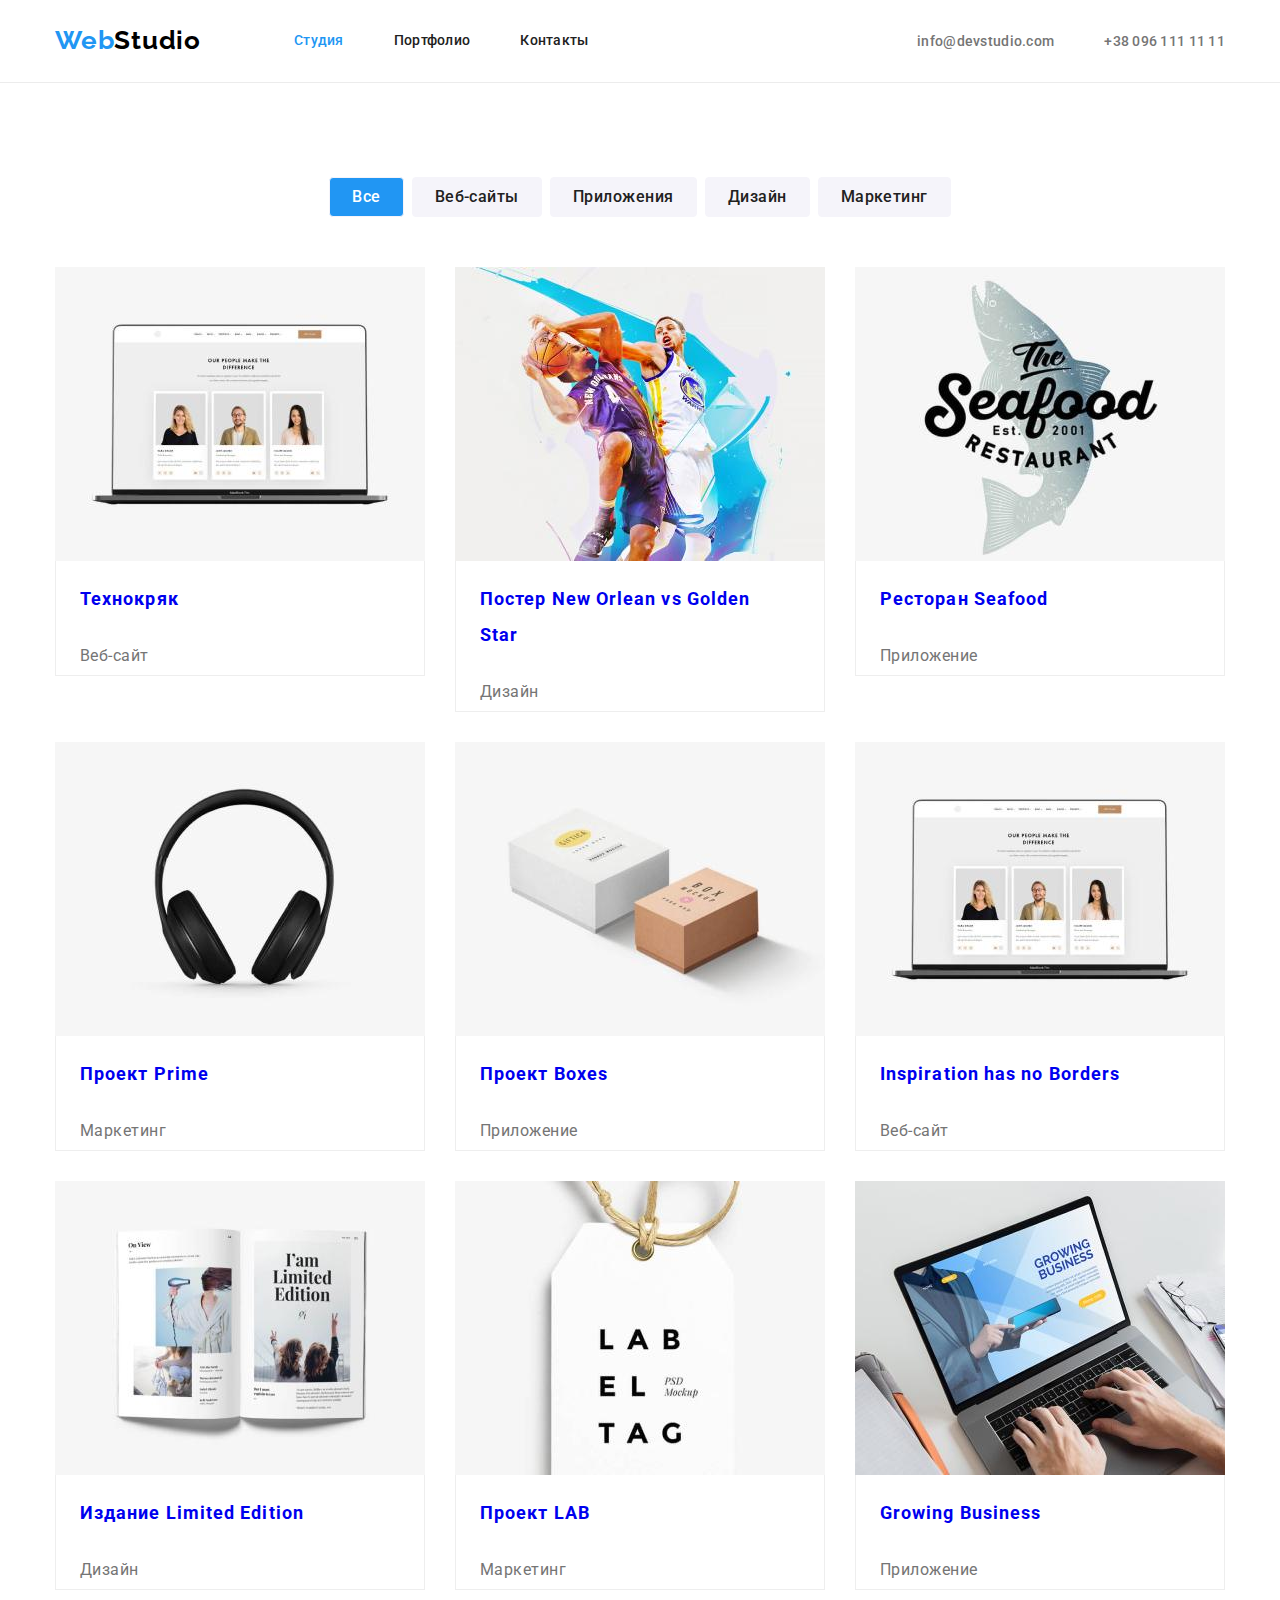
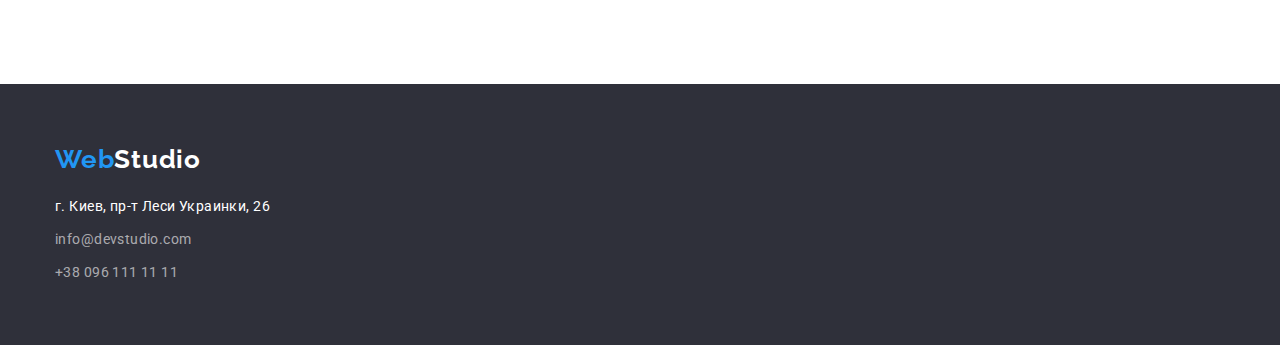
==== commit 20391837: "корректирует хедер" ====
--- a/portfolio.html
+++ b/portfolio.html
@@ -5,7 +5,10 @@
     <meta http-equiv="X-UA-Compatible" content="IE=edge" />
     <meta name="viewport" content="width=device-width, initial-scale=1.0" />
     <title>Document</title>
-    <link rel="stylesheet" href="node_modules/modern-normalize/modern-normalize.css" />
+    <link
+      rel="stylesheet"
+      href="https://cdnjs.cloudflare.com/ajax/libs/modern-normalize/1.1.0/modern-normalize.css"
+    />
     <link
       href="https://fonts.googleapis.com/css2?family=Raleway:wght@700&family=Roboto:wght@400;500;700;900&display=swap"
       rel="stylesheet"
@@ -18,14 +21,18 @@
         <a class="logo-link" href="./"><span class="logo-color">Web</span>Studio</a>
         <nav>
           <ul class="nav">
-            <li><a class="nav-link current" href="#">Студия</a></li>
-            <li><a class="nav-link" href="./portfolio.html">Портфолио</a></li>
-            <li><a class="nav-link" href="#">Контакты</a></li>
+            <li class="nav-item"><a class="nav-link current" href="#">Студия</a></li>
+            <li class="nav-item"><a class="nav-link" href="./portfolio.html">Портфолио</a></li>
+            <li class="nav-item"><a class="nav-link" href="#">Контакты</a></li>
           </ul>
         </nav>
         <ul class="contact">
-          <li><a class="contact-link" href="mailto:info@devstudio.com">info@devstudio.com</a></li>
-          <li><a class="contact-link" href="tel:+380961111111">+38 096 111 11 11</a></li>
+          <li class="contact-item">
+            <a class="contact-link" href="mailto:info@devstudio.com">info@devstudio.com</a>
+          </li>
+          <li class="contact-item">
+            <a class="contact-link" href="tel:+380961111111">+38 096 111 11 11</a>
+          </li>
         </ul>
       </div>
     </header>
--- a/css/style.css
+++ b/css/style.css
@@ -98,13 +98,17 @@
   display: flex;
   margin-left: auto;
   column-gap: 50px;
+  
+}
+
+.nav-item,
+.contact-item{
+  display: block;
   padding-top: 32px;
   padding-bottom: 32px;
 }
-
 .header .nav-link {
-  padding-top: 32px;
-  padding-bottom: 32px;
+  display: block;
   color: var(--main-title-color);
   font-weight: 500;
   font-size: 14px;
